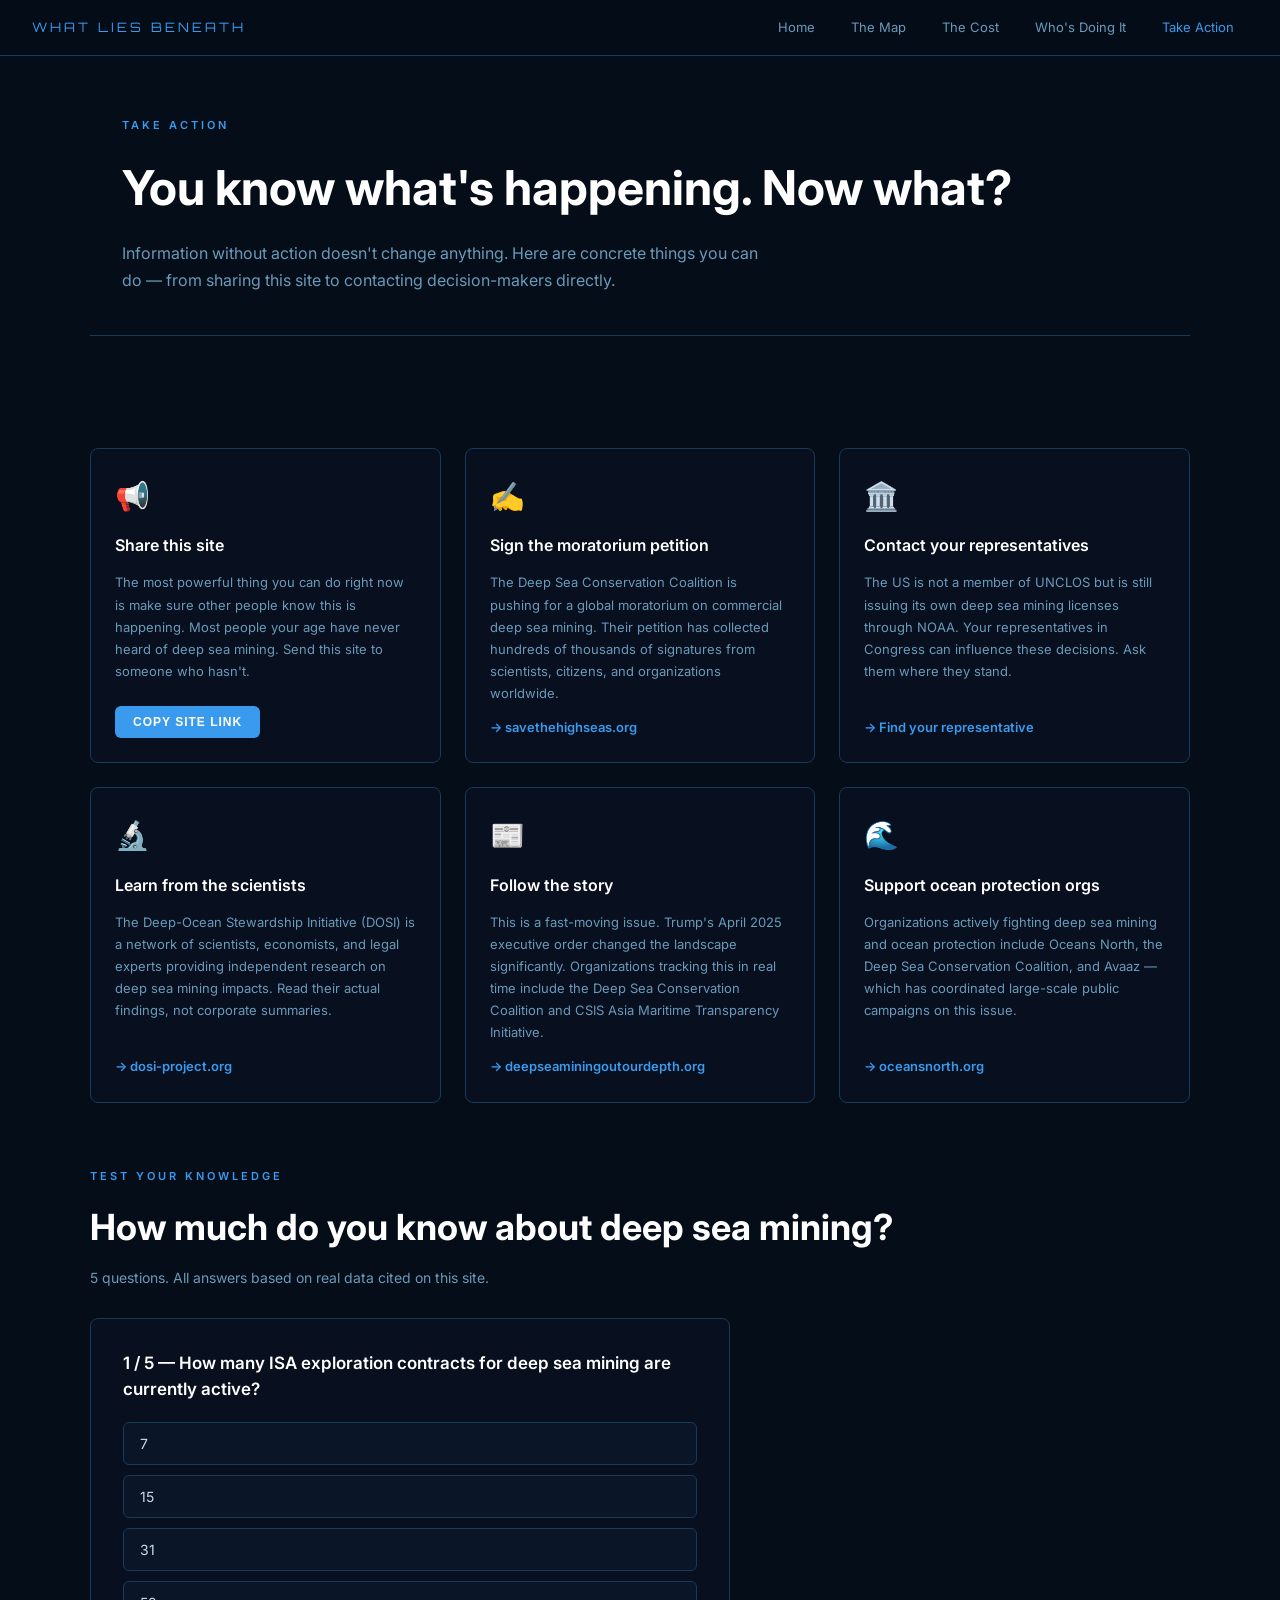
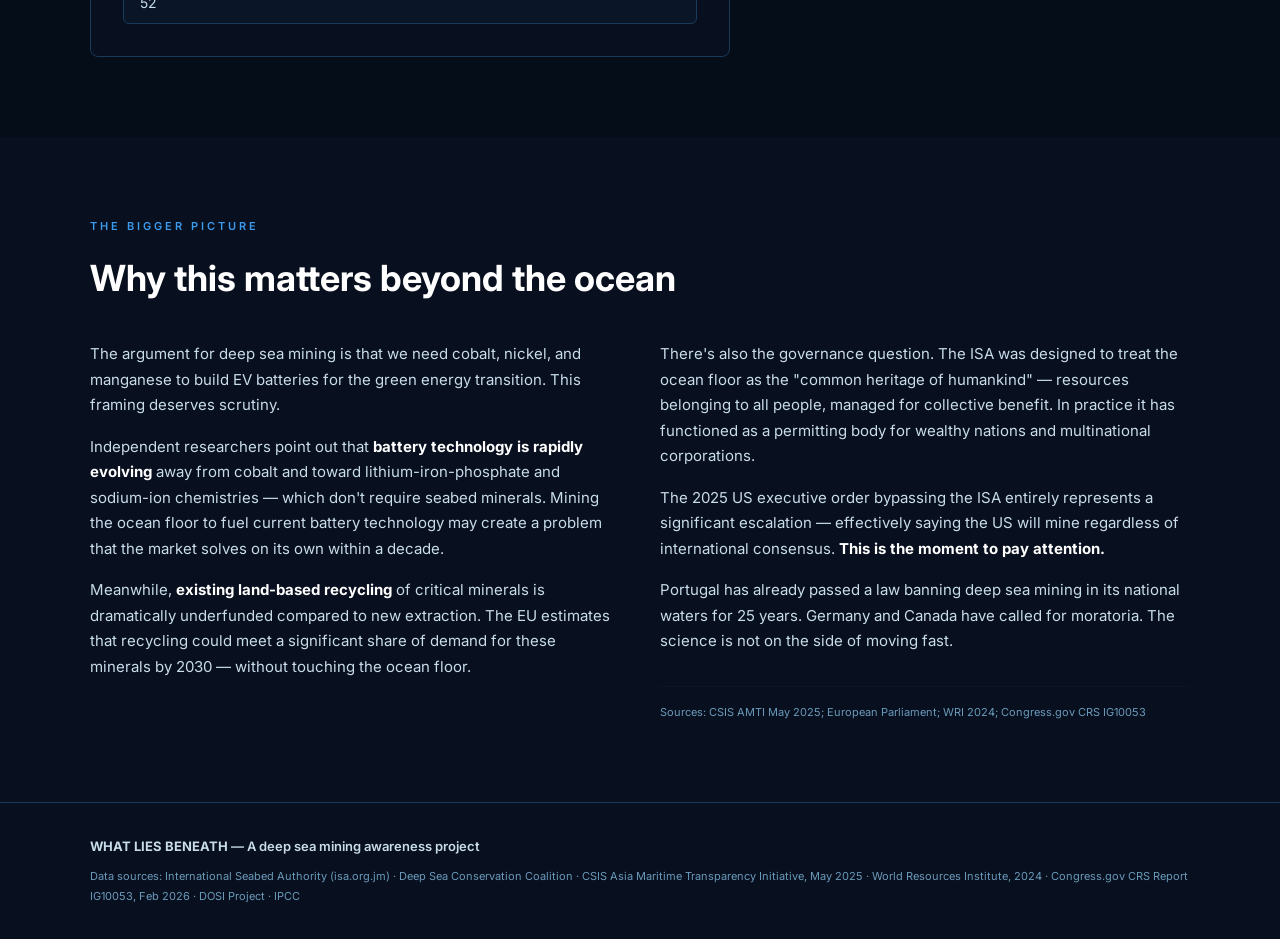
==== action.html @ 2d01a7d5 "Add files via upload" ====
<!DOCTYPE html>
<html lang="en">
<head>
  <meta charset="UTF-8"/>
  <meta name="viewport" content="width=device-width, initial-scale=1.0"/>
  <title>Take Action — What Lies Beneath</title>
  <link href="https://fonts.googleapis.com/css2?family=Inter:wght@400;600;700&family=Orbitron:wght@700&display=swap" rel="stylesheet"/>
  <link rel="stylesheet" href="style.css"/>
</head>
<body>

  <nav id="navbar">
    <div id="nav-logo">WHAT LIES BENEATH</div>
    <div id="nav-links">
      <a href="index.html">Home</a>
      <a href="map.html">The Map</a>
      <a href="cost.html">The Cost</a>
      <a href="corporations.html">Who's Doing It</a>
      <a href="action.html" class="active">Take Action</a>
    </div>
  </nav>

  <div class="page-hero">
    <div class="section-tag">TAKE ACTION</div>
    <h1>You know what's happening. Now what?</h1>
    <p>Information without action doesn't change anything. Here are concrete things you can do — from sharing this site to contacting decision-makers directly.</p>
  </div>

  <section class="section">
    <div class="section-inner">

      <div class="action-grid">

        <div class="action-card">
          <div class="action-icon">📢</div>
          <div class="action-title">Share this site</div>
          <div class="action-desc">The most powerful thing you can do right now is make sure other people know this is happening. Most people your age have never heard of deep sea mining. Send this site to someone who hasn't.</div>
          <div style="margin-top:auto">
            <button class="btn-primary" onclick="copyLink()" style="font-size:12px;padding:9px 18px">COPY SITE LINK</button>
            <span id="copy-confirm" style="font-size:12px;color:var(--green);margin-left:10px;display:none">Copied!</span>
          </div>
        </div>

        <div class="action-card">
          <div class="action-icon">✍️</div>
          <div class="action-title">Sign the moratorium petition</div>
          <div class="action-desc">The Deep Sea Conservation Coalition is pushing for a global moratorium on commercial deep sea mining. Their petition has collected hundreds of thousands of signatures from scientists, citizens, and organizations worldwide.</div>
          <a href="https://www.savethehighseas.org" target="_blank">→ savethehighseas.org</a>
        </div>

        <div class="action-card">
          <div class="action-icon">🏛️</div>
          <div class="action-title">Contact your representatives</div>
          <div class="action-desc">The US is not a member of UNCLOS but is still issuing its own deep sea mining licenses through NOAA. Your representatives in Congress can influence these decisions. Ask them where they stand.</div>
          <a href="https://www.congress.gov/members/find-your-member" target="_blank">→ Find your representative</a>
        </div>

        <div class="action-card">
          <div class="action-icon">🔬</div>
          <div class="action-title">Learn from the scientists</div>
          <div class="action-desc">The Deep-Ocean Stewardship Initiative (DOSI) is a network of scientists, economists, and legal experts providing independent research on deep sea mining impacts. Read their actual findings, not corporate summaries.</div>
          <a href="https://www.dosi-project.org" target="_blank">→ dosi-project.org</a>
        </div>

        <div class="action-card">
          <div class="action-icon">📰</div>
          <div class="action-title">Follow the story</div>
          <div class="action-desc">This is a fast-moving issue. Trump's April 2025 executive order changed the landscape significantly. Organizations tracking this in real time include the Deep Sea Conservation Coalition and CSIS Asia Maritime Transparency Initiative.</div>
          <a href="https://www.deepseaminingoutourdepth.org" target="_blank">→ deepseaminingoutourdepth.org</a>
        </div>

        <div class="action-card">
          <div class="action-icon">🌊</div>
          <div class="action-title">Support ocean protection orgs</div>
          <div class="action-desc">Organizations actively fighting deep sea mining and ocean protection include Oceans North, the Deep Sea Conservation Coalition, and Avaaz — which has coordinated large-scale public campaigns on this issue.</div>
          <a href="https://www.oceansnorth.org" target="_blank">→ oceansnorth.org</a>
        </div>

      </div>

      <!-- Quiz -->
      <div style="margin-top:64px">
        <div class="section-tag">TEST YOUR KNOWLEDGE</div>
        <h2 style="margin-bottom:8px">How much do you know about deep sea mining?</h2>
        <p style="color:var(--text-muted);font-size:14px;margin-bottom:28px">5 questions. All answers based on real data cited on this site.</p>

        <div id="quiz-wrap">
          <div id="quiz-q" class="quiz-q"></div>
          <div id="quiz-opts" class="quiz-opts"></div>
          <div id="quiz-feedback" class="quiz-feedback"></div>
          <button id="quiz-next" onclick="nextQuestion()">NEXT QUESTION →</button>
        </div>
      </div>

    </div>
  </section>

  <section class="section dark-section">
    <div class="section-inner">
      <div class="section-tag">THE BIGGER PICTURE</div>
      <h2>Why this matters beyond the ocean</h2>
      <div class="two-col">
        <div>
          <p>The argument for deep sea mining is that we need cobalt, nickel, and manganese to build EV batteries for the green energy transition. This framing deserves scrutiny.</p>
          <p>Independent researchers point out that <strong>battery technology is rapidly evolving</strong> away from cobalt and toward lithium-iron-phosphate and sodium-ion chemistries — which don't require seabed minerals. Mining the ocean floor to fuel current battery technology may create a problem that the market solves on its own within a decade.</p>
          <p>Meanwhile, <strong>existing land-based recycling</strong> of critical minerals is dramatically underfunded compared to new extraction. The EU estimates that recycling could meet a significant share of demand for these minerals by 2030 — without touching the ocean floor.</p>
        </div>
        <div>
          <p>There's also the governance question. The ISA was designed to treat the ocean floor as the "common heritage of humankind" — resources belonging to all people, managed for collective benefit. In practice it has functioned as a permitting body for wealthy nations and multinational corporations.</p>
          <p>The 2025 US executive order bypassing the ISA entirely represents a significant escalation — effectively saying the US will mine regardless of international consensus. <strong>This is the moment to pay attention.</strong></p>
          <p>Portugal has already passed a law banning deep sea mining in its national waters for 25 years. Germany and Canada have called for moratoria. The science is not on the side of moving fast.</p>
          <div class="source-note">Sources: CSIS AMTI May 2025; European Parliament; WRI 2024; Congress.gov CRS IG10053</div>
        </div>
      </div>
    </div>
  </section>

  <footer>
    <div class="footer-inner">
      <div><strong>WHAT LIES BENEATH</strong> — A deep sea mining awareness project</div>
      <div class="footer-sources">
        Data sources: International Seabed Authority (isa.org.jm) · Deep Sea Conservation Coalition ·
        CSIS Asia Maritime Transparency Initiative, May 2025 · World Resources Institute, 2024 ·
        Congress.gov CRS Report IG10053, Feb 2026 · DOSI Project · IPCC
      </div>
    </div>
  </footer>

  <script>
    const questions = [
      {
        q: "How many ISA exploration contracts for deep sea mining are currently active?",
        opts: ["7", "15", "31", "52"],
        correct: 2,
        explanation: "The ISA has issued 31 exploration contracts across three ocean basins — 19 for polymetallic nodules, 7 for sulphides, and 5 for cobalt-rich crusts. Source: ISA, isa.org.jm"
      },
      {
        q: "How long does it take for polymetallic nodules to form naturally on the seafloor?",
        opts: ["100 years", "10,000 years", "1 million years", "10 million years"],
        correct: 3,
        explanation: "Polymetallic nodules take approximately 10 million years to form as minerals accrete slowly around a hard nucleus. Mining destroys them permanently in seconds. Source: NOAA"
      },
      {
        q: "What percentage of CO₂ produced by humans is absorbed by the deep ocean?",
        opts: ["5%", "10%", "30%", "60%"],
        correct: 2,
        explanation: "The deep ocean absorbs roughly 30% of all CO₂ humans produce, making it one of Earth's most critical carbon sinks. Disrupting the seafloor threatens this system. Source: IPCC Ocean & Cryosphere Report"
      },
      {
        q: "In April 2025, what major policy change directly affected deep sea mining?",
        opts: [
          "The UN banned all deep sea mining",
          "President Trump signed an executive order fast-tracking US mining permits",
          "The ISA finally published commercial mining regulations",
          "Norway became the first country to begin commercial extraction"
        ],
        correct: 1,
        explanation: "President Trump signed an executive order in April 2025 directing NOAA to fast-track deep sea mining permits for US companies — bypassing the international ISA framework. Source: CSIS AMTI, May 2025"
      },
      {
        q: "How many nations called for a moratorium on deep sea mining at the ISA's 29th Assembly in 2024?",
        opts: ["5", "12", "22", "32"],
        correct: 3,
        explanation: "32 nations called for a moratorium or precautionary pause on deep sea mining at the 29th ISA Assembly. The ISA did not comply. Source: ISA 29th Assembly, 2024; Wikipedia — ISA"
      },
    ];

    let current = 0, score = 0, answered = false;

    function loadQuestion() {
      answered = false;
      const q = questions[current];
      document.getElementById('quiz-q').textContent = (current + 1) + ' / ' + questions.length + '  —  ' + q.q;
      const opts = document.getElementById('quiz-opts');
      opts.innerHTML = '';
      q.opts.forEach(function(opt, i) {
        const btn = document.createElement('button');
        btn.className = 'quiz-opt';
        btn.textContent = opt;
        btn.onclick = function() { answer(i); };
        opts.appendChild(btn);
      });
      const fb = document.getElementById('quiz-feedback');
      fb.className = 'quiz-feedback';
      fb.style.display = 'none';
      document.getElementById('quiz-next').className = 'quiz-next';
    }

    function answer(idx) {
      if (answered) return;
      answered = true;
      const q = questions[current];
      const opts = document.querySelectorAll('.quiz-opt');
      const fb = document.getElementById('quiz-feedback');
      const next = document.getElementById('quiz-next');

      opts.forEach(function(btn, i) {
        if (i === q.correct) btn.classList.add('correct');
        else if (i === idx)  btn.classList.add('wrong');
        btn.disabled = true;
      });

      if (idx === q.correct) {
        score++;
        fb.className = 'quiz-feedback correct-fb show';
        fb.textContent = '✓ Correct! ' + q.explanation;
      } else {
        fb.className = 'quiz-feedback wrong-fb show';
        fb.textContent = '✗ ' + q.explanation;
      }
      fb.style.display = 'block';

      next.textContent = current < questions.length - 1 ? 'NEXT QUESTION →' : 'SEE RESULTS';
      next.className = 'quiz-next show';
    }

    function nextQuestion() {
      current++;
      if (current >= questions.length) {
        showResults();
      } else {
        loadQuestion();
      }
    }

    function showResults() {
      const wrap = document.getElementById('quiz-wrap');
      wrap.innerHTML = '<div id="quiz-score">' + score + ' / ' + questions.length + '</div>' +
        '<p style="color:var(--text);margin-bottom:16px">' +
        (score >= 4 ? 'You\'re well-informed. Now help others get there too.' :
         score >= 2 ? 'Good start. The more you know, the harder this is to ignore.' :
         'That\'s okay — most people score low the first time. That\'s why this site exists.') +
        '</p><a href="action.html" class="btn-secondary">TAKE ACTION →</a>';
    }

    function copyLink() {
      navigator.clipboard.writeText(window.location.origin + '/index.html');
      document.getElementById('copy-confirm').style.display = 'inline';
      setTimeout(function() { document.getElementById('copy-confirm').style.display = 'none'; }, 2000);
    }

    loadQuestion();
  </script>

</body>
</html>
---- style.css ----
/* WHAT LIES BENEATH — style.css */

@import url('https://fonts.googleapis.com/css2?family=Inter:wght@400;600;700&family=Orbitron:wght@700&display=swap');

* { box-sizing: border-box; margin: 0; padding: 0; }

:root {
  --bg:        #050d18;
  --bg2:       #080f1e;
  --bg3:       #0a1628;
  --border:    #1a3a5a;
  --text:      #c8dcea;
  --text-muted:#6a9aba;
  --accent:    #3a9aee;
  --accent2:   #ff6a3a;
  --green:     #2aaa5a;
  --red:       #ee4a2a;
}

html { scroll-behavior: smooth; }

body {
  background: var(--bg);
  color: var(--text);
  font-family: 'Inter', sans-serif;
  line-height: 1.7;
}

/* ── NAV ── */
#navbar {
  position: sticky; top: 0; z-index: 100;
  background: rgba(5,13,24,0.97);
  border-bottom: 1px solid var(--border);
  display: flex; align-items: center;
  justify-content: space-between;
  padding: 0 32px; height: 56px;
  backdrop-filter: blur(8px);
}

#nav-logo {
  font-family: 'Orbitron', monospace;
  font-size: 13px; color: var(--accent);
  letter-spacing: 3px;
}

#nav-links { display: flex; gap: 8px; }

#nav-links a {
  color: var(--text-muted); text-decoration: none;
  font-size: 13px; padding: 6px 14px;
  border-radius: 4px; transition: color 0.2s, background 0.2s;
}
#nav-links a:hover  { color: var(--text); background: var(--bg3); }
#nav-links a.active { color: var(--accent); }

/* ── HERO ── */
#hero {
  min-height: 90vh;
  display: flex; flex-direction: column;
  justify-content: center;
  padding: 80px 32px;
  max-width: 1100px; margin: 0 auto;
  gap: 60px;
}

#hero-eyebrow {
  font-size: 11px; color: var(--accent2);
  letter-spacing: 3px; font-weight: 600;
  margin-bottom: 16px;
}

#hero-content h1 {
  font-size: clamp(36px, 6vw, 64px);
  font-weight: 700; line-height: 1.15;
  color: #ffffff; margin-bottom: 20px;
}

.highlight { color: var(--accent); }

#hero-sub {
  font-size: 18px; color: var(--text-muted);
  max-width: 560px; margin-bottom: 32px; line-height: 1.8;
}

#hero-stats {
  display: grid;
  grid-template-columns: repeat(auto-fit, minmax(200px, 1fr));
  gap: 16px;
}

.hero-stat {
  background: var(--bg2); border: 1px solid var(--border);
  border-radius: 8px; padding: 20px;
}

.hero-stat-num   { font-family: 'Orbitron', monospace; font-size: 28px; color: var(--accent2); margin-bottom: 6px; }
.hero-stat-label { font-size: 13px; color: var(--text); margin-bottom: 8px; line-height: 1.5; }
.hero-stat-source{ font-size: 10px; color: var(--text-muted); }

/* ── BUTTONS ── */
.btn-primary {
  display: inline-block;
  background: var(--accent); color: #fff;
  text-decoration: none; font-size: 13px;
  font-weight: 600; padding: 12px 24px;
  border-radius: 6px; letter-spacing: 1px;
  transition: background 0.2s, transform 0.1s;
  border: none; cursor: pointer;
}
.btn-primary:hover { background: #2a8aee; transform: translateY(-1px); }

.btn-secondary {
  display: inline-block;
  background: transparent;
  border: 1px solid var(--accent);
  color: var(--accent);
  text-decoration: none; font-size: 13px;
  font-weight: 600; padding: 11px 24px;
  border-radius: 6px; letter-spacing: 1px;
  transition: background 0.2s;
  cursor: pointer;
}
.btn-secondary:hover { background: rgba(58,154,238,0.1); }

/* ── SECTIONS ── */
.section { padding: 80px 32px; }
.dark-section { background: var(--bg2); }

.section-inner {
  max-width: 1100px; margin: 0 auto;
}

.section-tag {
  font-size: 11px; color: var(--accent);
  letter-spacing: 3px; font-weight: 600;
  margin-bottom: 12px;
}

.section-inner h2 {
  font-size: clamp(24px, 3vw, 36px);
  font-weight: 700; color: #fff;
  margin-bottom: 32px;
}

.section-inner p { color: var(--text); margin-bottom: 16px; font-size: 15px; }
.section-inner p strong { color: #fff; }

/* ── TWO COL ── */
.two-col {
  display: grid;
  grid-template-columns: 1fr 1fr;
  gap: 40px; align-items: start;
}
@media (max-width: 768px) { .two-col { grid-template-columns: 1fr; } }

/* ── INFO BOX ── */
.info-box {
  background: var(--bg2); border: 1px solid var(--border);
  border-radius: 8px; padding: 24px;
}
.info-box-title {
  font-size: 11px; color: var(--accent); letter-spacing: 2px;
  font-weight: 600; margin-bottom: 16px;
}
.info-item {
  display: flex; justify-content: space-between;
  padding: 8px 0; border-bottom: 1px solid var(--bg3);
  font-size: 13px; gap: 16px;
}
.info-item:last-of-type { border-bottom: none; }
.info-label { color: var(--text-muted); flex-shrink: 0; }
.info-source { font-size: 10px; color: var(--text-muted); margin-top: 12px; }

/* ── THREE COL ── */
.three-col {
  display: grid;
  grid-template-columns: repeat(auto-fit, minmax(260px, 1fr));
  gap: 24px;
}

.feature-card {
  background: var(--bg2); border: 1px solid var(--border);
  border-radius: 8px; padding: 24px;
}
.feature-icon { font-size: 28px; margin-bottom: 12px; }
.feature-card h3 { font-size: 17px; color: #fff; margin-bottom: 10px; }
.feature-card p { font-size: 14px; color: var(--text-muted); }
.card-source { font-size: 10px; color: var(--text-muted); margin-top: 12px; border-top: 1px solid var(--bg3); padding-top: 10px; }

/* ── TIMELINE ── */
.timeline { display: flex; flex-direction: column; gap: 0; }

.timeline-item {
  display: flex; gap: 32px;
  padding: 24px 0;
  border-bottom: 1px solid var(--bg3);
}
.timeline-item:last-child { border-bottom: none; }

.timeline-year {
  font-family: 'Orbitron', monospace;
  font-size: 13px; color: var(--accent);
  min-width: 70px; padding-top: 4px;
  flex-shrink: 0;
}

.timeline-title { font-size: 15px; color: #fff; font-weight: 600; margin-bottom: 6px; }
.timeline-title.urgent { color: var(--accent2); }
.timeline-content p { font-size: 14px; color: var(--text-muted); margin: 0; }

.source-note {
  margin-top: 32px; font-size: 11px;
  color: var(--text-muted); line-height: 1.8;
  border-top: 1px solid var(--bg3); padding-top: 16px;
}

/* ── CTA STRIP ── */
#cta-strip {
  background: var(--bg3);
  border-top: 1px solid var(--border);
  border-bottom: 1px solid var(--border);
  padding: 60px 32px;
}
.cta-inner {
  display: flex; align-items: center;
  justify-content: space-between; gap: 32px;
  flex-wrap: wrap;
}
.cta-inner h2 { margin: 0; font-size: 24px; color: #fff; }

/* ── PAGE HERO (inner pages) ── */
.page-hero {
  padding: 60px 32px 40px;
  max-width: 1100px; margin: 0 auto;
  border-bottom: 1px solid var(--border);
}
.page-hero h1 { font-size: clamp(28px, 4vw, 48px); color: #fff; margin-bottom: 12px; }
.page-hero p  { font-size: 16px; color: var(--text-muted); max-width: 640px; }

/* ── MAP PAGE ── */
#map-container {
  width: 100%; height: 520px;
  background: #020810;
  border: 1px solid var(--border);
  border-radius: 8px; overflow: hidden;
  position: relative;
}

#map-svg { width: 100%; height: 100%; }

.zone-dot {
  cursor: pointer; transition: r 0.2s;
}
.zone-dot:hover { filter: brightness(1.4); }

#map-tooltip {
  position: absolute;
  background: var(--bg2); border: 1px solid var(--border);
  border-radius: 6px; padding: 12px 16px;
  font-size: 12px; color: var(--text);
  pointer-events: none; display: none;
  max-width: 240px; line-height: 1.6; z-index: 10;
}
#map-tooltip strong { color: #fff; display: block; margin-bottom: 4px; }
#map-tooltip .tt-source { font-size: 10px; color: var(--text-muted); margin-top: 6px; }

#map-legend {
  display: flex; gap: 20px; margin-top: 16px; flex-wrap: wrap;
}
.legend-item { display: flex; align-items: center; gap: 8px; font-size: 12px; color: var(--text-muted); }
.legend-dot   { width: 10px; height: 10px; border-radius: 50%; flex-shrink: 0; }

.zone-list {
  display: grid;
  grid-template-columns: repeat(auto-fill, minmax(300px, 1fr));
  gap: 16px; margin-top: 32px;
}
.zone-card {
  background: var(--bg2); border: 1px solid var(--border);
  border-radius: 8px; padding: 16px 20px;
}
.zone-card-name   { font-size: 14px; color: #fff; font-weight: 600; margin-bottom: 4px; }
.zone-card-sponsor{ font-size: 12px; color: var(--text-muted); margin-bottom: 8px; }
.zone-card-tag    { display: inline-block; font-size: 10px; padding: 3px 8px; border-radius: 3px; letter-spacing: 1px; }
.tag-nodule  { background: rgba(200,168,74,0.15); color: #c8a84a; border: 1px solid rgba(200,168,74,0.3); }
.tag-sulphide{ background: rgba(238,74,42,0.15); color: #ee4a2a; border: 1px solid rgba(238,74,42,0.3); }
.tag-crust   { background: rgba(90,200,221,0.15); color: #5ac8dd; border: 1px solid rgba(90,200,221,0.3); }

/* ── COST PAGE ── */
.chart-wrap {
  background: var(--bg2); border: 1px solid var(--border);
  border-radius: 8px; padding: 28px; margin-bottom: 32px;
}
.chart-title { font-size: 16px; color: #fff; font-weight: 600; margin-bottom: 6px; }
.chart-desc  { font-size: 13px; color: var(--text-muted); margin-bottom: 24px; }

.bar-chart { display: flex; flex-direction: column; gap: 14px; }
.bar-row   { display: flex; align-items: center; gap: 14px; }
.bar-label { font-size: 12px; color: var(--text-muted); width: 140px; flex-shrink: 0; text-align: right; }
.bar-track { flex: 1; height: 28px; background: var(--bg3); border-radius: 4px; overflow: hidden; position: relative; }
.bar-fill  {
  height: 100%; border-radius: 4px;
  display: flex; align-items: center; padding-left: 10px;
  font-size: 11px; color: #fff; font-weight: 600;
  transition: width 1.5s ease;
}
.bar-val   { font-size: 12px; color: var(--text-muted); width: 60px; flex-shrink: 0; }

.impact-grid {
  display: grid;
  grid-template-columns: repeat(auto-fit, minmax(220px, 1fr));
  gap: 16px; margin-top: 32px;
}
.impact-card {
  background: var(--bg2); border: 1px solid var(--border);
  border-radius: 8px; padding: 20px; text-align: center;
}
.impact-num   { font-family: 'Orbitron', monospace; font-size: 22px; color: var(--accent2); margin-bottom: 8px; }
.impact-label { font-size: 13px; color: var(--text); margin-bottom: 6px; }
.impact-source{ font-size: 10px; color: var(--text-muted); }

/* ── CORPORATIONS PAGE ── */
.corp-grid {
  display: grid;
  grid-template-columns: repeat(auto-fill, minmax(320px, 1fr));
  gap: 20px; margin-top: 32px;
}
.corp-card {
  background: var(--bg2); border: 1px solid var(--border);
  border-radius: 8px; padding: 22px;
}
.corp-name    { font-size: 17px; color: #fff; font-weight: 700; margin-bottom: 4px; }
.corp-country { font-size: 12px; color: var(--text-muted); margin-bottom: 14px; }
.corp-detail  { display: flex; justify-content: space-between; padding: 7px 0; border-bottom: 1px solid var(--bg3); font-size: 13px; }
.corp-detail:last-of-type { border-bottom: none; }
.corp-detail-label { color: var(--text-muted); }
.corp-detail-val   { color: var(--text); font-weight: 600; }
.corp-detail-val.bad { color: var(--accent2); }
.corp-source { font-size: 10px; color: var(--text-muted); margin-top: 12px; }

/* ── ACTION PAGE ── */
.action-grid {
  display: grid;
  grid-template-columns: repeat(auto-fit, minmax(300px, 1fr));
  gap: 24px; margin-top: 32px;
}
.action-card {
  background: var(--bg2); border: 1px solid var(--border);
  border-radius: 8px; padding: 24px;
  display: flex; flex-direction: column; gap: 12px;
}
.action-icon  { font-size: 28px; }
.action-title { font-size: 16px; color: #fff; font-weight: 600; }
.action-desc  { font-size: 13px; color: var(--text-muted); flex: 1; line-height: 1.7; }
.action-card a {
  color: var(--accent); font-size: 13px; font-weight: 600;
  text-decoration: none;
}
.action-card a:hover { text-decoration: underline; }

/* ── FOOTER ── */
footer {
  background: var(--bg2);
  border-top: 1px solid var(--border);
  padding: 32px;
}
.footer-inner {
  max-width: 1100px; margin: 0 auto;
  display: flex; flex-direction: column; gap: 10px;
}
.footer-inner > div:first-child { font-size: 13px; color: var(--text); font-weight: 600; }
.footer-sources { font-size: 11px; color: var(--text-muted); line-height: 1.8; }

/* ── QUIZ ── */
#quiz-wrap {
  background: var(--bg2); border: 1px solid var(--border);
  border-radius: 8px; padding: 32px; max-width: 640px;
}
.quiz-q    { font-size: 17px; color: #fff; font-weight: 600; margin-bottom: 20px; line-height: 1.5; }
.quiz-opts { display: flex; flex-direction: column; gap: 10px; }
.quiz-opt  {
  background: var(--bg3); border: 1px solid var(--border);
  color: var(--text); padding: 12px 16px;
  border-radius: 6px; cursor: pointer; font-size: 14px;
  text-align: left; transition: border-color 0.2s;
  font-family: 'Inter', sans-serif;
}
.quiz-opt:hover    { border-color: var(--accent); }
.quiz-opt.correct  { border-color: var(--green); background: rgba(42,170,90,0.1); color: #fff; }
.quiz-opt.wrong    { border-color: var(--red); background: rgba(238,74,42,0.1); }
.quiz-feedback {
  margin-top: 16px; padding: 14px 16px;
  border-radius: 6px; font-size: 14px;
  display: none; line-height: 1.7;
}
.quiz-feedback.show { display: block; }
.quiz-feedback.correct-fb { background: rgba(42,170,90,0.1); border: 1px solid var(--green); color: #fff; }
.quiz-feedback.wrong-fb   { background: rgba(238,74,42,0.1);  border: 1px solid var(--red);   color: #fff; }
#quiz-next {
  margin-top: 16px; display: none;
  background: var(--accent); color: #fff;
  border: none; padding: 10px 20px;
  border-radius: 6px; cursor: pointer;
  font-size: 13px; font-family: 'Inter', sans-serif;
}
#quiz-next.show { display: inline-block; }
#quiz-score { font-size: 20px; color: #fff; font-weight: 700; margin-bottom: 8px; }
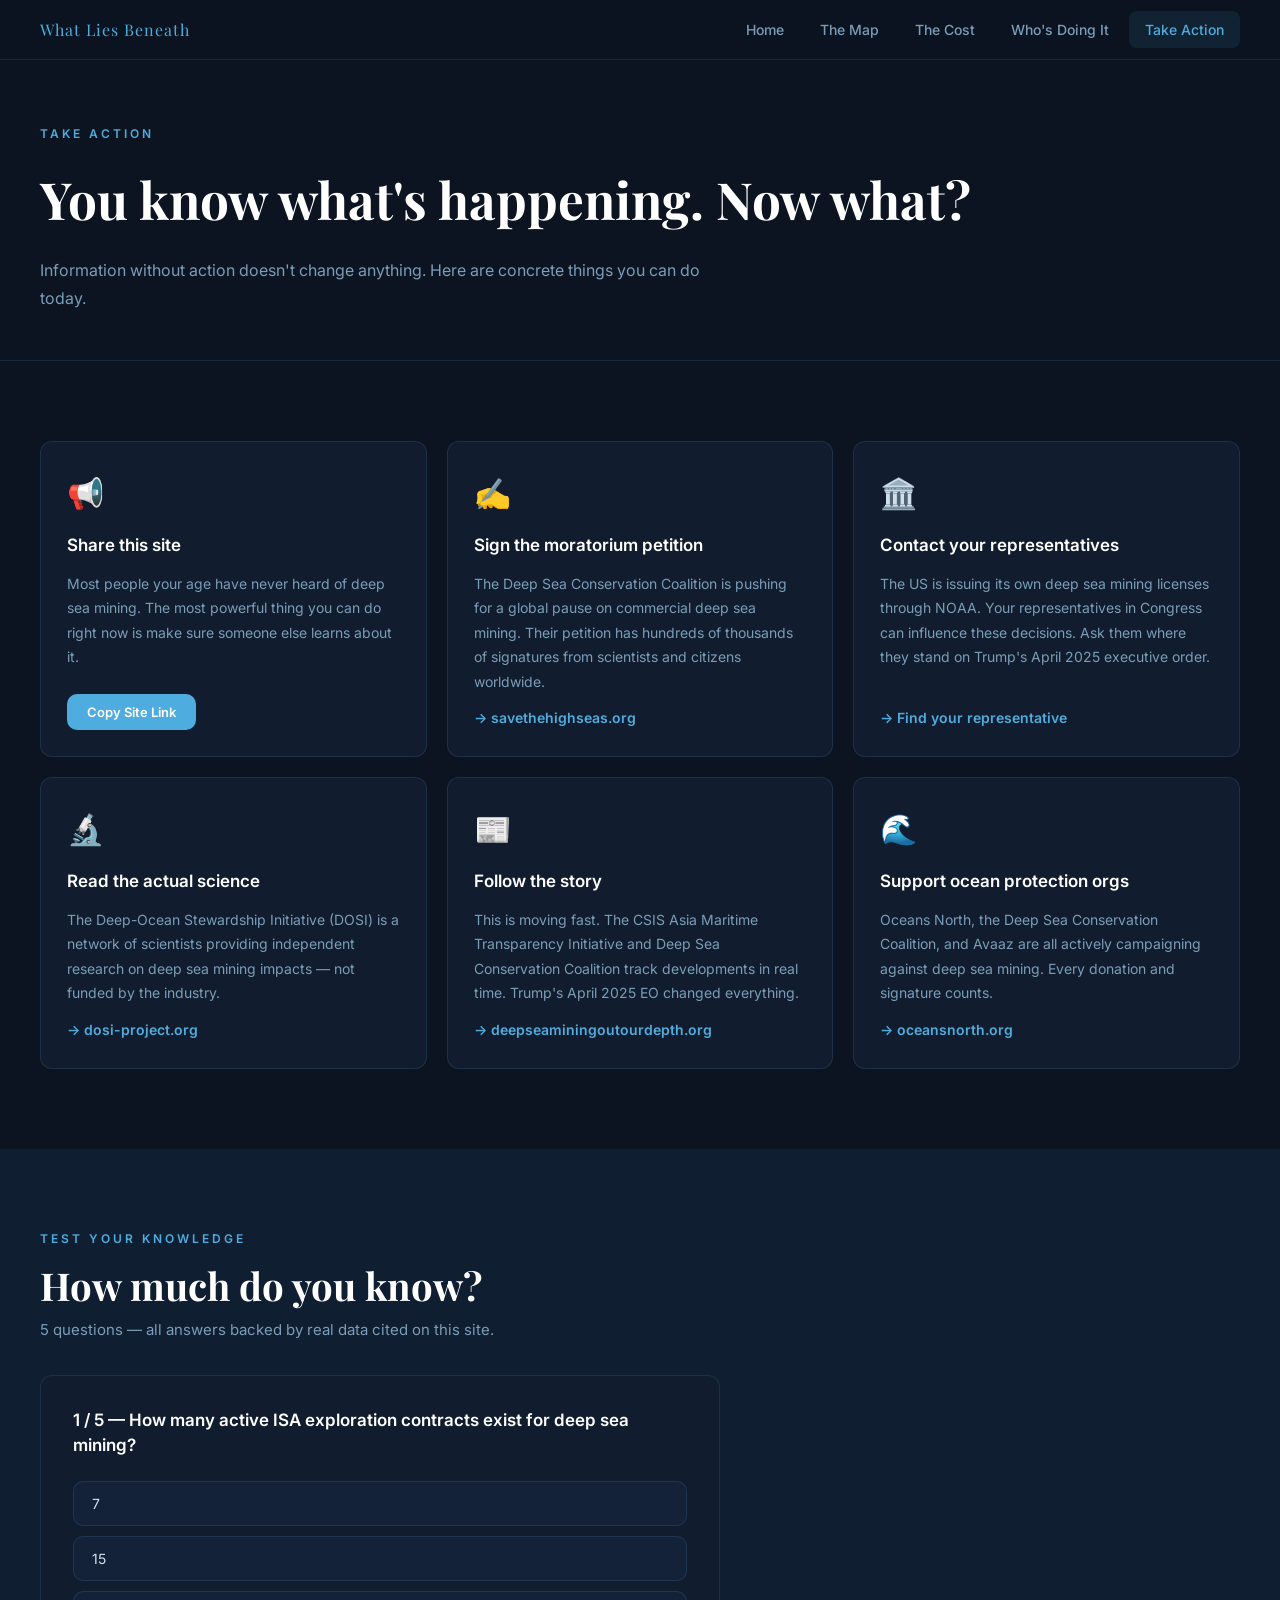
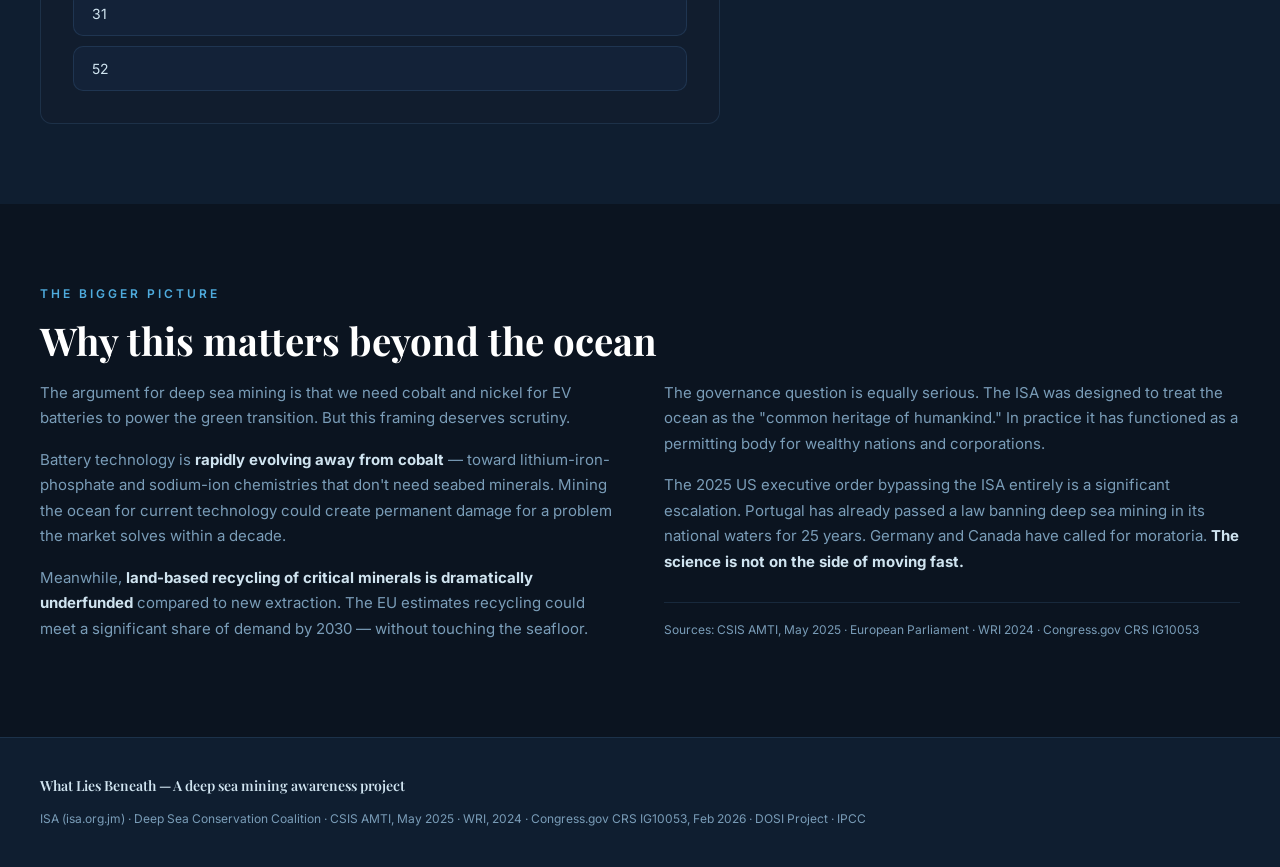
==== commit d6f49cb5: "Refactor action.html for clarity and updates" ====
--- a/action.html
+++ b/action.html
@@ -4,243 +4,181 @@
   <meta charset="UTF-8"/>
   <meta name="viewport" content="width=device-width, initial-scale=1.0"/>
   <title>Take Action — What Lies Beneath</title>
-  <link href="https://fonts.googleapis.com/css2?family=Inter:wght@400;600;700&family=Orbitron:wght@700&display=swap" rel="stylesheet"/>
+  <link href="https://fonts.googleapis.com/css2?family=Inter:wght@400;500;600;700&family=Playfair+Display:wght@700&display=swap" rel="stylesheet"/>
   <link rel="stylesheet" href="style.css"/>
 </head>
 <body>
 
-  <nav id="navbar">
-    <div id="nav-logo">WHAT LIES BENEATH</div>
-    <div id="nav-links">
-      <a href="index.html">Home</a>
-      <a href="map.html">The Map</a>
-      <a href="cost.html">The Cost</a>
-      <a href="corporations.html">Who's Doing It</a>
-      <a href="action.html" class="active">Take Action</a>
-    </div>
-  </nav>
+<nav id="navbar">
+  <div id="nav-logo">What Lies Beneath</div>
+  <div id="nav-links">
+    <a href="index.html">Home</a>
+    <a href="map.html">The Map</a>
+    <a href="cost.html">The Cost</a>
+    <a href="corporations.html">Who's Doing It</a>
+    <a href="action.html" class="active">Take Action</a>
+  </div>
+</nav>
 
-  <div class="page-hero">
-    <div class="section-tag">TAKE ACTION</div>
+<div class="page-hero">
+  <div class="inner">
+    <div class="section-tag">Take Action</div>
     <h1>You know what's happening. Now what?</h1>
-    <p>Information without action doesn't change anything. Here are concrete things you can do — from sharing this site to contacting decision-makers directly.</p>
+    <p>Information without action doesn't change anything. Here are concrete things you can do today.</p>
   </div>
+</div>
 
-  <section class="section">
-    <div class="section-inner">
-
-      <div class="action-grid">
-
-        <div class="action-card">
-          <div class="action-icon">📢</div>
-          <div class="action-title">Share this site</div>
-          <div class="action-desc">The most powerful thing you can do right now is make sure other people know this is happening. Most people your age have never heard of deep sea mining. Send this site to someone who hasn't.</div>
-          <div style="margin-top:auto">
-            <button class="btn-primary" onclick="copyLink()" style="font-size:12px;padding:9px 18px">COPY SITE LINK</button>
-            <span id="copy-confirm" style="font-size:12px;color:var(--green);margin-left:10px;display:none">Copied!</span>
-          </div>
-        </div>
-
-        <div class="action-card">
-          <div class="action-icon">✍️</div>
-          <div class="action-title">Sign the moratorium petition</div>
-          <div class="action-desc">The Deep Sea Conservation Coalition is pushing for a global moratorium on commercial deep sea mining. Their petition has collected hundreds of thousands of signatures from scientists, citizens, and organizations worldwide.</div>
-          <a href="https://www.savethehighseas.org" target="_blank">→ savethehighseas.org</a>
-        </div>
-
-        <div class="action-card">
-          <div class="action-icon">🏛️</div>
-          <div class="action-title">Contact your representatives</div>
-          <div class="action-desc">The US is not a member of UNCLOS but is still issuing its own deep sea mining licenses through NOAA. Your representatives in Congress can influence these decisions. Ask them where they stand.</div>
-          <a href="https://www.congress.gov/members/find-your-member" target="_blank">→ Find your representative</a>
-        </div>
-
-        <div class="action-card">
-          <div class="action-icon">🔬</div>
-          <div class="action-title">Learn from the scientists</div>
-          <div class="action-desc">The Deep-Ocean Stewardship Initiative (DOSI) is a network of scientists, economists, and legal experts providing independent research on deep sea mining impacts. Read their actual findings, not corporate summaries.</div>
-          <a href="https://www.dosi-project.org" target="_blank">→ dosi-project.org</a>
-        </div>
-
-        <div class="action-card">
-          <div class="action-icon">📰</div>
-          <div class="action-title">Follow the story</div>
-          <div class="action-desc">This is a fast-moving issue. Trump's April 2025 executive order changed the landscape significantly. Organizations tracking this in real time include the Deep Sea Conservation Coalition and CSIS Asia Maritime Transparency Initiative.</div>
-          <a href="https://www.deepseaminingoutourdepth.org" target="_blank">→ deepseaminingoutourdepth.org</a>
-        </div>
-
-        <div class="action-card">
-          <div class="action-icon">🌊</div>
-          <div class="action-title">Support ocean protection orgs</div>
-          <div class="action-desc">Organizations actively fighting deep sea mining and ocean protection include Oceans North, the Deep Sea Conservation Coalition, and Avaaz — which has coordinated large-scale public campaigns on this issue.</div>
-          <a href="https://www.oceansnorth.org" target="_blank">→ oceansnorth.org</a>
-        </div>
-
-      </div>
-
-      <!-- Quiz -->
-      <div style="margin-top:64px">
-        <div class="section-tag">TEST YOUR KNOWLEDGE</div>
-        <h2 style="margin-bottom:8px">How much do you know about deep sea mining?</h2>
-        <p style="color:var(--text-muted);font-size:14px;margin-bottom:28px">5 questions. All answers based on real data cited on this site.</p>
-
-        <div id="quiz-wrap">
-          <div id="quiz-q" class="quiz-q"></div>
-          <div id="quiz-opts" class="quiz-opts"></div>
-          <div id="quiz-feedback" class="quiz-feedback"></div>
-          <button id="quiz-next" onclick="nextQuestion()">NEXT QUESTION →</button>
+<section class="section">
+  <div class="inner">
+    <div class="action-grid">
+      <div class="action-card">
+        <div class="action-icon">📢</div>
+        <div class="action-title">Share this site</div>
+        <div class="action-desc">Most people your age have never heard of deep sea mining. The most powerful thing you can do right now is make sure someone else learns about it.</div>
+        <div>
+          <button class="btn btn-primary" onclick="copyLink()" style="font-size:13px;padding:10px 20px">Copy Site Link</button>
+          <span id="copy-ok" style="font-size:13px;color:var(--green);margin-left:10px;display:none">Copied!</span>
         </div>
       </div>
-
-    </div>
-  </section>
-
-  <section class="section dark-section">
-    <div class="section-inner">
-      <div class="section-tag">THE BIGGER PICTURE</div>
-      <h2>Why this matters beyond the ocean</h2>
-      <div class="two-col">
-        <div>
-          <p>The argument for deep sea mining is that we need cobalt, nickel, and manganese to build EV batteries for the green energy transition. This framing deserves scrutiny.</p>
-          <p>Independent researchers point out that <strong>battery technology is rapidly evolving</strong> away from cobalt and toward lithium-iron-phosphate and sodium-ion chemistries — which don't require seabed minerals. Mining the ocean floor to fuel current battery technology may create a problem that the market solves on its own within a decade.</p>
-          <p>Meanwhile, <strong>existing land-based recycling</strong> of critical minerals is dramatically underfunded compared to new extraction. The EU estimates that recycling could meet a significant share of demand for these minerals by 2030 — without touching the ocean floor.</p>
-        </div>
-        <div>
-          <p>There's also the governance question. The ISA was designed to treat the ocean floor as the "common heritage of humankind" — resources belonging to all people, managed for collective benefit. In practice it has functioned as a permitting body for wealthy nations and multinational corporations.</p>
-          <p>The 2025 US executive order bypassing the ISA entirely represents a significant escalation — effectively saying the US will mine regardless of international consensus. <strong>This is the moment to pay attention.</strong></p>
-          <p>Portugal has already passed a law banning deep sea mining in its national waters for 25 years. Germany and Canada have called for moratoria. The science is not on the side of moving fast.</p>
-          <div class="source-note">Sources: CSIS AMTI May 2025; European Parliament; WRI 2024; Congress.gov CRS IG10053</div>
-        </div>
+      <div class="action-card">
+        <div class="action-icon">✍️</div>
+        <div class="action-title">Sign the moratorium petition</div>
+        <div class="action-desc">The Deep Sea Conservation Coalition is pushing for a global pause on commercial deep sea mining. Their petition has hundreds of thousands of signatures from scientists and citizens worldwide.</div>
+        <a href="https://www.savethehighseas.org" target="_blank">→ savethehighseas.org</a>
+      </div>
+      <div class="action-card">
+        <div class="action-icon">🏛️</div>
+        <div class="action-title">Contact your representatives</div>
+        <div class="action-desc">The US is issuing its own deep sea mining licenses through NOAA. Your representatives in Congress can influence these decisions. Ask them where they stand on Trump's April 2025 executive order.</div>
+        <a href="https://www.congress.gov/members/find-your-member" target="_blank">→ Find your representative</a>
+      </div>
+      <div class="action-card">
+        <div class="action-icon">🔬</div>
+        <div class="action-title">Read the actual science</div>
+        <div class="action-desc">The Deep-Ocean Stewardship Initiative (DOSI) is a network of scientists providing independent research on deep sea mining impacts — not funded by the industry.</div>
+        <a href="https://www.dosi-project.org" target="_blank">→ dosi-project.org</a>
+      </div>
+      <div class="action-card">
+        <div class="action-icon">📰</div>
+        <div class="action-title">Follow the story</div>
+        <div class="action-desc">This is moving fast. The CSIS Asia Maritime Transparency Initiative and Deep Sea Conservation Coalition track developments in real time. Trump's April 2025 EO changed everything.</div>
+        <a href="https://www.deepseaminingoutourdepth.org" target="_blank">→ deepseaminingoutourdepth.org</a>
+      </div>
+      <div class="action-card">
+        <div class="action-icon">🌊</div>
+        <div class="action-title">Support ocean protection orgs</div>
+        <div class="action-desc">Oceans North, the Deep Sea Conservation Coalition, and Avaaz are all actively campaigning against deep sea mining. Every donation and signature counts.</div>
+        <a href="https://www.oceansnorth.org" target="_blank">→ oceansnorth.org</a>
       </div>
     </div>
-  </section>
+  </div>
+</section>
 
-  <footer>
-    <div class="footer-inner">
-      <div><strong>WHAT LIES BENEATH</strong> — A deep sea mining awareness project</div>
-      <div class="footer-sources">
-        Data sources: International Seabed Authority (isa.org.jm) · Deep Sea Conservation Coalition ·
-        CSIS Asia Maritime Transparency Initiative, May 2025 · World Resources Institute, 2024 ·
-        Congress.gov CRS Report IG10053, Feb 2026 · DOSI Project · IPCC
+<!-- QUIZ -->
+<section class="section section-alt">
+  <div class="inner">
+    <div class="section-tag">Test Your Knowledge</div>
+    <h2 style="margin-bottom:8px">How much do you know?</h2>
+    <p style="margin-bottom:32px">5 questions — all answers backed by real data cited on this site.</p>
+    <div id="quiz-box">
+      <div id="quiz-q" class="quiz-q"></div>
+      <div id="quiz-opts" class="quiz-opts"></div>
+      <div id="quiz-fb" class="quiz-fb"></div>
+      <button id="quiz-next" onclick="nextQ()">Next Question →</button>
+    </div>
+  </div>
+</section>
+
+<section class="section">
+  <div class="inner">
+    <div class="section-tag">The Bigger Picture</div>
+    <h2>Why this matters beyond the ocean</h2>
+    <div class="two-col">
+      <div>
+        <p>The argument for deep sea mining is that we need cobalt and nickel for EV batteries to power the green transition. But this framing deserves scrutiny.</p>
+        <p>Battery technology is <strong>rapidly evolving away from cobalt</strong> — toward lithium-iron-phosphate and sodium-ion chemistries that don't need seabed minerals. Mining the ocean for current technology could create permanent damage for a problem the market solves within a decade.</p>
+        <p>Meanwhile, <strong>land-based recycling of critical minerals is dramatically underfunded</strong> compared to new extraction. The EU estimates recycling could meet a significant share of demand by 2030 — without touching the seafloor.</p>
+      </div>
+      <div>
+        <p>The governance question is equally serious. The ISA was designed to treat the ocean as the "common heritage of humankind." In practice it has functioned as a permitting body for wealthy nations and corporations.</p>
+        <p>The 2025 US executive order bypassing the ISA entirely is a significant escalation. Portugal has already passed a law banning deep sea mining in its national waters for 25 years. Germany and Canada have called for moratoria. <strong>The science is not on the side of moving fast.</strong></p>
+        <div class="src-note">Sources: CSIS AMTI, May 2025 · European Parliament · WRI 2024 · Congress.gov CRS IG10053</div>
       </div>
     </div>
-  </footer>
+  </div>
+</section>
 
-  <script>
-    const questions = [
-      {
-        q: "How many ISA exploration contracts for deep sea mining are currently active?",
-        opts: ["7", "15", "31", "52"],
-        correct: 2,
-        explanation: "The ISA has issued 31 exploration contracts across three ocean basins — 19 for polymetallic nodules, 7 for sulphides, and 5 for cobalt-rich crusts. Source: ISA, isa.org.jm"
-      },
-      {
-        q: "How long does it take for polymetallic nodules to form naturally on the seafloor?",
-        opts: ["100 years", "10,000 years", "1 million years", "10 million years"],
-        correct: 3,
-        explanation: "Polymetallic nodules take approximately 10 million years to form as minerals accrete slowly around a hard nucleus. Mining destroys them permanently in seconds. Source: NOAA"
-      },
-      {
-        q: "What percentage of CO₂ produced by humans is absorbed by the deep ocean?",
-        opts: ["5%", "10%", "30%", "60%"],
-        correct: 2,
-        explanation: "The deep ocean absorbs roughly 30% of all CO₂ humans produce, making it one of Earth's most critical carbon sinks. Disrupting the seafloor threatens this system. Source: IPCC Ocean & Cryosphere Report"
-      },
-      {
-        q: "In April 2025, what major policy change directly affected deep sea mining?",
-        opts: [
-          "The UN banned all deep sea mining",
-          "President Trump signed an executive order fast-tracking US mining permits",
-          "The ISA finally published commercial mining regulations",
-          "Norway became the first country to begin commercial extraction"
-        ],
-        correct: 1,
-        explanation: "President Trump signed an executive order in April 2025 directing NOAA to fast-track deep sea mining permits for US companies — bypassing the international ISA framework. Source: CSIS AMTI, May 2025"
-      },
-      {
-        q: "How many nations called for a moratorium on deep sea mining at the ISA's 29th Assembly in 2024?",
-        opts: ["5", "12", "22", "32"],
-        correct: 3,
-        explanation: "32 nations called for a moratorium or precautionary pause on deep sea mining at the 29th ISA Assembly. The ISA did not comply. Source: ISA 29th Assembly, 2024; Wikipedia — ISA"
-      },
-    ];
+<footer>
+  <div class="footer-in">
+    <div>What Lies Beneath — A deep sea mining awareness project</div>
+    <div class="footer-srcs">ISA (isa.org.jm) · Deep Sea Conservation Coalition · CSIS AMTI, May 2025 · WRI, 2024 · Congress.gov CRS IG10053, Feb 2026 · DOSI Project · IPCC</div>
+  </div>
+</footer>
 
-    let current = 0, score = 0, answered = false;
+<script>
+  var qs = [
+    { q: "How many active ISA exploration contracts exist for deep sea mining?", opts: ["7","15","31","52"], c: 2, ex: "The ISA has issued 31 exploration contracts across three ocean basins. Source: ISA, isa.org.jm" },
+    { q: "How long does it take for polymetallic nodules to form naturally?", opts: ["100 years","10,000 years","1 million years","10 million years"], c: 3, ex: "Polymetallic nodules take approximately 10 million years to form. Mining destroys them permanently in seconds. Source: NOAA" },
+    { q: "What percentage of human CO₂ is absorbed by the deep ocean?", opts: ["5%","10%","30%","60%"], c: 2, ex: "The deep ocean absorbs roughly 30% of all CO₂ humans produce. Source: IPCC Ocean & Cryosphere Report" },
+    { q: "What happened in April 2025 that significantly changed the situation?", opts: ["The UN banned all deep sea mining","Trump signed an EO fast-tracking US mining permits","The ISA published final commercial regulations","Norway began commercial extraction"], c: 1, ex: "Trump signed an executive order directing NOAA to fast-track deep sea mining permits — bypassing the ISA. Source: CSIS AMTI, May 2025" },
+    { q: "How many nations called for a moratorium at the ISA's 2024 Assembly?", opts: ["5","12","22","32"], c: 3, ex: "32 nations called for a moratorium at the ISA 29th Assembly. The ISA did not comply. Source: ISA 29th Assembly, 2024" },
+  ];
 
-    function loadQuestion() {
-      answered = false;
-      const q = questions[current];
-      document.getElementById('quiz-q').textContent = (current + 1) + ' / ' + questions.length + '  —  ' + q.q;
-      const opts = document.getElementById('quiz-opts');
-      opts.innerHTML = '';
-      q.opts.forEach(function(opt, i) {
-        const btn = document.createElement('button');
-        btn.className = 'quiz-opt';
-        btn.textContent = opt;
-        btn.onclick = function() { answer(i); };
-        opts.appendChild(btn);
-      });
-      const fb = document.getElementById('quiz-feedback');
-      fb.className = 'quiz-feedback';
-      fb.style.display = 'none';
-      document.getElementById('quiz-next').className = 'quiz-next';
-    }
+  var cur = 0, score = 0, done = false;
 
-    function answer(idx) {
-      if (answered) return;
-      answered = true;
-      const q = questions[current];
-      const opts = document.querySelectorAll('.quiz-opt');
-      const fb = document.getElementById('quiz-feedback');
-      const next = document.getElementById('quiz-next');
+  function loadQ() {
+    done = false;
+    var q = qs[cur];
+    document.getElementById('quiz-q').textContent = (cur+1) + ' / ' + qs.length + '  —  ' + q.q;
+    var opts = document.getElementById('quiz-opts');
+    opts.innerHTML = '';
+    q.opts.forEach(function(o, i) {
+      var b = document.createElement('button');
+      b.className = 'quiz-opt';
+      b.textContent = o;
+      b.onclick = function() { answer(i); };
+      opts.appendChild(b);
+    });
+    var fb = document.getElementById('quiz-fb');
+    fb.className = 'quiz-fb';
+    document.getElementById('quiz-next').className = '';
+  }
 
-      opts.forEach(function(btn, i) {
-        if (i === q.correct) btn.classList.add('correct');
-        else if (i === idx)  btn.classList.add('wrong');
-        btn.disabled = true;
-      });
+  function answer(idx) {
+    if (done) return;
+    done = true;
+    var q = qs[cur];
+    var btns = document.querySelectorAll('.quiz-opt');
+    btns.forEach(function(b, i) {
+      if (i === q.c) b.classList.add('correct');
+      else if (i === idx) b.classList.add('wrong');
+      b.disabled = true;
+    });
+    var fb = document.getElementById('quiz-fb');
+    if (idx === q.c) { score++; fb.className = 'quiz-fb ok show'; fb.textContent = '✓ Correct! ' + q.ex; }
+    else             { fb.className = 'quiz-fb no show'; fb.textContent = '✗ ' + q.ex; }
+    var next = document.getElementById('quiz-next');
+    next.textContent = cur < qs.length - 1 ? 'Next Question →' : 'See Results';
+    next.className = 'show';
+  }
 
-      if (idx === q.correct) {
-        score++;
-        fb.className = 'quiz-feedback correct-fb show';
-        fb.textContent = '✓ Correct! ' + q.explanation;
-      } else {
-        fb.className = 'quiz-feedback wrong-fb show';
-        fb.textContent = '✗ ' + q.explanation;
-      }
-      fb.style.display = 'block';
+  function nextQ() {
+    cur++;
+    if (cur >= qs.length) {
+      var box = document.getElementById('quiz-box');
+      var msg = score >= 4 ? "You're well-informed. Help others get there too." : score >= 2 ? "Good start. The more you know, the harder this is to ignore." : "That's okay — most people score low the first time. That's why this site exists.";
+      box.innerHTML = '<div id="quiz-score">' + score + ' / ' + qs.length + '</div><p style="color:var(--muted);margin-bottom:20px">' + msg + '</p><a href="action.html" class="btn btn-outline">Take Action →</a>';
+    } else { loadQ(); }
+  }
 
-      next.textContent = current < questions.length - 1 ? 'NEXT QUESTION →' : 'SEE RESULTS';
-      next.className = 'quiz-next show';
-    }
+  function copyLink() {
+    navigator.clipboard.writeText(window.location.origin);
+    document.getElementById('copy-ok').style.display = 'inline';
+    setTimeout(function() { document.getElementById('copy-ok').style.display = 'none'; }, 2000);
+  }
 
-    function nextQuestion() {
-      current++;
-      if (current >= questions.length) {
-        showResults();
-      } else {
-        loadQuestion();
-      }
-    }
-
-    function showResults() {
-      const wrap = document.getElementById('quiz-wrap');
-      wrap.innerHTML = '<div id="quiz-score">' + score + ' / ' + questions.length + '</div>' +
-        '<p style="color:var(--text);margin-bottom:16px">' +
-        (score >= 4 ? 'You\'re well-informed. Now help others get there too.' :
-         score >= 2 ? 'Good start. The more you know, the harder this is to ignore.' :
-         'That\'s okay — most people score low the first time. That\'s why this site exists.') +
-        '</p><a href="action.html" class="btn-secondary">TAKE ACTION →</a>';
-    }
-
-    function copyLink() {
-      navigator.clipboard.writeText(window.location.origin + '/index.html');
-      document.getElementById('copy-confirm').style.display = 'inline';
-      setTimeout(function() { document.getElementById('copy-confirm').style.display = 'none'; }, 2000);
-    }
-
-    loadQuestion();
-  </script>
+  loadQ();
+</script>
 
 </body>
 </html>
--- a/style.css
+++ b/style.css
@@ -1,20 +1,22 @@
 /* WHAT LIES BENEATH — style.css */
-
-@import url('https://fonts.googleapis.com/css2?family=Inter:wght@400;600;700&family=Orbitron:wght@700&display=swap');
+@import url('https://fonts.googleapis.com/css2?family=Inter:wght@400;500;600;700&family=Playfair+Display:wght@700&display=swap');
 
 * { box-sizing: border-box; margin: 0; padding: 0; }
 
 :root {
-  --bg:        #050d18;
-  --bg2:       #080f1e;
-  --bg3:       #0a1628;
-  --border:    #1a3a5a;
-  --text:      #c8dcea;
-  --text-muted:#6a9aba;
-  --accent:    #3a9aee;
-  --accent2:   #ff6a3a;
-  --green:     #2aaa5a;
-  --red:       #ee4a2a;
+  --bg:       #0b1420;
+  --bg2:      #0f1e30;
+  --bg3:      #132238;
+  --card:     #111d2e;
+  --border:   rgba(100,160,220,0.15);
+  --border2:  rgba(100,160,220,0.25);
+  --text:     #d0e4f0;
+  --muted:    #7a9db8;
+  --accent:   #4facde;
+  --accent2:  #f97316;
+  --green:    #34d399;
+  --red:      #f87171;
+  --radius:   12px;
 }
 
 html { scroll-behavior: smooth; }
@@ -24,384 +26,380 @@
   color: var(--text);
   font-family: 'Inter', sans-serif;
   line-height: 1.7;
+  font-size: 16px;
 }
 
 /* ── NAV ── */
 #navbar {
-  position: sticky; top: 0; z-index: 100;
-  background: rgba(5,13,24,0.97);
+  position: sticky; top: 0; z-index: 200;
+  background: rgba(11,20,32,0.92);
+  backdrop-filter: blur(12px);
   border-bottom: 1px solid var(--border);
   display: flex; align-items: center;
   justify-content: space-between;
-  padding: 0 32px; height: 56px;
-  backdrop-filter: blur(8px);
+  padding: 0 40px; height: 60px;
 }
 
 #nav-logo {
-  font-family: 'Orbitron', monospace;
-  font-size: 13px; color: var(--accent);
-  letter-spacing: 3px;
-}
-
-#nav-links { display: flex; gap: 8px; }
-
+  font-family: 'Playfair Display', serif;
+  font-size: 16px; color: var(--accent);
+  letter-spacing: 1px;
+}
+
+#nav-links { display: flex; gap: 4px; }
 #nav-links a {
-  color: var(--text-muted); text-decoration: none;
-  font-size: 13px; padding: 6px 14px;
-  border-radius: 4px; transition: color 0.2s, background 0.2s;
+  color: var(--muted); text-decoration: none;
+  font-size: 14px; font-weight: 500;
+  padding: 7px 16px; border-radius: 8px;
+  transition: all 0.2s;
 }
 #nav-links a:hover  { color: var(--text); background: var(--bg3); }
-#nav-links a.active { color: var(--accent); }
+#nav-links a.active { color: var(--accent); background: rgba(79,172,222,0.1); }
 
 /* ── HERO ── */
 #hero {
-  min-height: 90vh;
-  display: flex; flex-direction: column;
-  justify-content: center;
-  padding: 80px 32px;
-  max-width: 1100px; margin: 0 auto;
-  gap: 60px;
-}
-
-#hero-eyebrow {
-  font-size: 11px; color: var(--accent2);
-  letter-spacing: 3px; font-weight: 600;
-  margin-bottom: 16px;
-}
-
-#hero-content h1 {
-  font-size: clamp(36px, 6vw, 64px);
-  font-weight: 700; line-height: 1.15;
-  color: #ffffff; margin-bottom: 20px;
-}
-
-.highlight { color: var(--accent); }
+  padding: 100px 40px 80px;
+  max-width: 1200px; margin: 0 auto;
+}
+
+.hero-eyebrow {
+  display: inline-block;
+  font-size: 12px; font-weight: 600;
+  color: var(--accent2); letter-spacing: 3px;
+  text-transform: uppercase;
+  background: rgba(249,115,22,0.1);
+  border: 1px solid rgba(249,115,22,0.25);
+  padding: 5px 14px; border-radius: 20px;
+  margin-bottom: 24px;
+}
+
+#hero h1 {
+  font-family: 'Playfair Display', serif;
+  font-size: clamp(38px, 5.5vw, 68px);
+  color: #fff; line-height: 1.15;
+  margin-bottom: 24px;
+}
+
+#hero h1 .hl { color: var(--accent); }
 
 #hero-sub {
-  font-size: 18px; color: var(--text-muted);
-  max-width: 560px; margin-bottom: 32px; line-height: 1.8;
-}
+  font-size: 18px; color: var(--muted);
+  max-width: 580px; margin-bottom: 40px;
+  line-height: 1.8;
+}
+
+.hero-actions { display: flex; gap: 14px; flex-wrap: wrap; }
 
 #hero-stats {
+  display: grid;
+  grid-template-columns: repeat(auto-fit, minmax(220px, 1fr));
+  gap: 16px; margin-top: 64px;
+}
+
+.hstat {
+  background: var(--card);
+  border: 1px solid var(--border);
+  border-radius: var(--radius);
+  padding: 24px;
+  transition: border-color 0.2s;
+}
+.hstat:hover { border-color: var(--border2); }
+.hstat-num   { font-size: 32px; font-weight: 700; color: var(--accent); margin-bottom: 8px; line-height: 1; }
+.hstat-label { font-size: 14px; color: var(--text); margin-bottom: 6px; line-height: 1.5; }
+.hstat-src   { font-size: 11px; color: var(--muted); }
+
+/* ── BUTTONS ── */
+.btn {
+  display: inline-block; text-decoration: none;
+  font-size: 14px; font-weight: 600;
+  padding: 12px 26px; border-radius: 10px;
+  transition: all 0.2s; border: none; cursor: pointer;
+  font-family: 'Inter', sans-serif;
+}
+.btn-primary {
+  background: var(--accent); color: #fff;
+}
+.btn-primary:hover { background: #3a9ed4; transform: translateY(-1px); }
+
+.btn-outline {
+  background: transparent;
+  border: 1.5px solid var(--border2);
+  color: var(--text);
+}
+.btn-outline:hover { border-color: var(--accent); color: var(--accent); }
+
+/* ── SECTIONS ── */
+.section { padding: 80px 40px; }
+.section-alt { background: var(--bg2); }
+
+.inner { max-width: 1200px; margin: 0 auto; }
+
+.section-tag {
+  font-size: 12px; font-weight: 600;
+  color: var(--accent); letter-spacing: 3px;
+  text-transform: uppercase; margin-bottom: 12px;
+}
+
+.section h2 {
+  font-family: 'Playfair Display', serif;
+  font-size: clamp(26px, 3vw, 40px);
+  color: #fff; margin-bottom: 16px; line-height: 1.25;
+}
+
+.section p { color: var(--muted); margin-bottom: 16px; font-size: 15px; }
+.section p strong { color: var(--text); }
+
+/* ── PAGE HERO ── */
+.page-hero {
+  padding: 64px 40px 48px;
+  border-bottom: 1px solid var(--border);
+}
+.page-hero .inner {}
+.page-hero h1 {
+  font-family: 'Playfair Display', serif;
+  font-size: clamp(30px, 4vw, 52px);
+  color: #fff; margin-bottom: 14px;
+}
+.page-hero p { font-size: 16px; color: var(--muted); max-width: 680px; }
+
+/* ── TWO COL ── */
+.two-col {
+  display: grid; grid-template-columns: 1fr 1fr;
+  gap: 48px; align-items: start;
+}
+@media (max-width: 768px) { .two-col { grid-template-columns: 1fr; } }
+
+/* ── THREE COL ── */
+.three-col {
+  display: grid;
+  grid-template-columns: repeat(auto-fit, minmax(280px, 1fr));
+  gap: 20px;
+}
+
+/* ── CARDS ── */
+.card {
+  background: var(--card);
+  border: 1px solid var(--border);
+  border-radius: var(--radius);
+  padding: 24px;
+  transition: border-color 0.2s;
+}
+.card:hover { border-color: var(--border2); }
+
+.card h3 { font-size: 17px; color: #fff; margin-bottom: 10px; font-weight: 600; }
+.card p   { font-size: 14px; color: var(--muted); line-height: 1.7; }
+.card-icon { font-size: 28px; margin-bottom: 14px; }
+.card-src  { font-size: 11px; color: var(--muted); margin-top: 14px; padding-top: 12px; border-top: 1px solid var(--border); }
+
+/* ── INFO BOX ── */
+.info-box {
+  background: var(--card); border: 1px solid var(--border);
+  border-radius: var(--radius); padding: 24px;
+}
+.info-box-title {
+  font-size: 11px; font-weight: 600; color: var(--accent);
+  letter-spacing: 2px; text-transform: uppercase; margin-bottom: 16px;
+}
+.info-row {
+  display: flex; justify-content: space-between;
+  padding: 9px 0; border-bottom: 1px solid var(--border);
+  font-size: 14px; gap: 16px;
+}
+.info-row:last-of-type { border-bottom: none; }
+.info-row span:first-child { color: var(--muted); flex-shrink: 0; }
+.info-row span:last-child  { color: var(--text); text-align: right; }
+.info-src { font-size: 11px; color: var(--muted); margin-top: 12px; }
+
+/* ── TIMELINE ── */
+.timeline { display: flex; flex-direction: column; }
+.t-item {
+  display: flex; gap: 32px;
+  padding: 24px 0; border-bottom: 1px solid var(--border);
+}
+.t-item:last-child { border-bottom: none; }
+.t-year {
+  font-size: 13px; font-weight: 700; color: var(--accent);
+  min-width: 72px; padding-top: 3px; flex-shrink: 0;
+}
+.t-title { font-size: 15px; color: #fff; font-weight: 600; margin-bottom: 6px; }
+.t-title.hot { color: var(--accent2); }
+.t-item p { font-size: 14px; color: var(--muted); margin: 0; }
+
+/* ── SOURCE NOTE ── */
+.src-note {
+  font-size: 12px; color: var(--muted); line-height: 1.8;
+  border-top: 1px solid var(--border); padding-top: 16px; margin-top: 28px;
+}
+
+/* ── CTA STRIP ── */
+.cta-strip {
+  background: linear-gradient(135deg, var(--bg2) 0%, var(--bg3) 100%);
+  border-top: 1px solid var(--border);
+  border-bottom: 1px solid var(--border);
+  padding: 64px 40px;
+}
+.cta-strip .inner {
+  display: flex; align-items: center;
+  justify-content: space-between; gap: 32px; flex-wrap: wrap;
+}
+.cta-strip h2 { font-family: 'Playfair Display', serif; font-size: 28px; color: #fff; margin: 0; }
+
+/* ── MAP ── */
+#map-el {
+  height: 520px;
+  border-radius: var(--radius);
+  border: 1px solid var(--border);
+  overflow: hidden;
+  z-index: 1;
+}
+
+.map-legend {
+  display: flex; gap: 20px; margin-top: 16px; flex-wrap: wrap;
+}
+.leg { display: flex; align-items: center; gap: 8px; font-size: 13px; color: var(--muted); }
+.legdot { width: 10px; height: 10px; border-radius: 50%; flex-shrink: 0; }
+
+/* Override leaflet popup for our theme */
+.leaflet-popup-content-wrapper {
+  background: #0f1e30 !important;
+  border: 1px solid rgba(100,160,220,0.25) !important;
+  border-radius: 10px !important;
+  color: #d0e4f0 !important;
+  box-shadow: 0 8px 32px rgba(0,0,0,0.5) !important;
+}
+.leaflet-popup-tip { background: #0f1e30 !important; }
+.leaflet-popup-content { font-family: 'Inter', sans-serif; font-size: 13px; line-height: 1.6; color: #d0e4f0; }
+.leaflet-popup-content b { color: #fff; }
+.leaflet-popup-content .pop-type { color: #4facde; font-size: 11px; font-weight: 600; letter-spacing: 1px; margin-bottom: 6px; }
+.leaflet-popup-content .pop-src  { color: #7a9db8; font-size: 11px; margin-top: 8px; }
+.leaflet-container { background: #080f1e !important; }
+
+/* ── ZONE LIST ── */
+.zone-grid {
+  display: grid;
+  grid-template-columns: repeat(auto-fill, minmax(300px, 1fr));
+  gap: 14px;
+}
+.zone-card {
+  background: var(--card); border: 1px solid var(--border);
+  border-radius: 10px; padding: 16px 20px;
+}
+.zone-name    { font-size: 14px; color: #fff; font-weight: 600; margin-bottom: 4px; }
+.zone-sponsor { font-size: 12px; color: var(--muted); margin-bottom: 10px; }
+.zone-tag {
+  display: inline-block; font-size: 10px;
+  padding: 3px 10px; border-radius: 20px; letter-spacing: 1px; font-weight: 600;
+}
+.tag-nod { background: rgba(200,168,74,0.12); color: #c8a84a; border: 1px solid rgba(200,168,74,0.25); }
+.tag-sul { background: rgba(249,115,22,0.12); color: #f97316; border: 1px solid rgba(249,115,22,0.25); }
+.tag-cru { background: rgba(79,172,222,0.12); color: #4facde; border: 1px solid rgba(79,172,222,0.25); }
+
+/* ── IMPACT GRID ── */
+.impact-grid {
   display: grid;
   grid-template-columns: repeat(auto-fit, minmax(200px, 1fr));
   gap: 16px;
 }
-
-.hero-stat {
-  background: var(--bg2); border: 1px solid var(--border);
-  border-radius: 8px; padding: 20px;
-}
-
-.hero-stat-num   { font-family: 'Orbitron', monospace; font-size: 28px; color: var(--accent2); margin-bottom: 6px; }
-.hero-stat-label { font-size: 13px; color: var(--text); margin-bottom: 8px; line-height: 1.5; }
-.hero-stat-source{ font-size: 10px; color: var(--text-muted); }
-
-/* ── BUTTONS ── */
-.btn-primary {
-  display: inline-block;
-  background: var(--accent); color: #fff;
-  text-decoration: none; font-size: 13px;
-  font-weight: 600; padding: 12px 24px;
-  border-radius: 6px; letter-spacing: 1px;
-  transition: background 0.2s, transform 0.1s;
-  border: none; cursor: pointer;
-}
-.btn-primary:hover { background: #2a8aee; transform: translateY(-1px); }
-
-.btn-secondary {
-  display: inline-block;
-  background: transparent;
-  border: 1px solid var(--accent);
-  color: var(--accent);
-  text-decoration: none; font-size: 13px;
-  font-weight: 600; padding: 11px 24px;
-  border-radius: 6px; letter-spacing: 1px;
-  transition: background 0.2s;
-  cursor: pointer;
-}
-.btn-secondary:hover { background: rgba(58,154,238,0.1); }
-
-/* ── SECTIONS ── */
-.section { padding: 80px 32px; }
-.dark-section { background: var(--bg2); }
-
-.section-inner {
-  max-width: 1100px; margin: 0 auto;
-}
-
-.section-tag {
-  font-size: 11px; color: var(--accent);
-  letter-spacing: 3px; font-weight: 600;
-  margin-bottom: 12px;
-}
-
-.section-inner h2 {
-  font-size: clamp(24px, 3vw, 36px);
-  font-weight: 700; color: #fff;
-  margin-bottom: 32px;
-}
-
-.section-inner p { color: var(--text); margin-bottom: 16px; font-size: 15px; }
-.section-inner p strong { color: #fff; }
-
-/* ── TWO COL ── */
-.two-col {
-  display: grid;
-  grid-template-columns: 1fr 1fr;
-  gap: 40px; align-items: start;
-}
-@media (max-width: 768px) { .two-col { grid-template-columns: 1fr; } }
-
-/* ── INFO BOX ── */
-.info-box {
-  background: var(--bg2); border: 1px solid var(--border);
-  border-radius: 8px; padding: 24px;
-}
-.info-box-title {
-  font-size: 11px; color: var(--accent); letter-spacing: 2px;
-  font-weight: 600; margin-bottom: 16px;
-}
-.info-item {
-  display: flex; justify-content: space-between;
-  padding: 8px 0; border-bottom: 1px solid var(--bg3);
-  font-size: 13px; gap: 16px;
-}
-.info-item:last-of-type { border-bottom: none; }
-.info-label { color: var(--text-muted); flex-shrink: 0; }
-.info-source { font-size: 10px; color: var(--text-muted); margin-top: 12px; }
-
-/* ── THREE COL ── */
-.three-col {
-  display: grid;
-  grid-template-columns: repeat(auto-fit, minmax(260px, 1fr));
-  gap: 24px;
-}
-
-.feature-card {
-  background: var(--bg2); border: 1px solid var(--border);
-  border-radius: 8px; padding: 24px;
-}
-.feature-icon { font-size: 28px; margin-bottom: 12px; }
-.feature-card h3 { font-size: 17px; color: #fff; margin-bottom: 10px; }
-.feature-card p { font-size: 14px; color: var(--text-muted); }
-.card-source { font-size: 10px; color: var(--text-muted); margin-top: 12px; border-top: 1px solid var(--bg3); padding-top: 10px; }
-
-/* ── TIMELINE ── */
-.timeline { display: flex; flex-direction: column; gap: 0; }
-
-.timeline-item {
-  display: flex; gap: 32px;
-  padding: 24px 0;
-  border-bottom: 1px solid var(--bg3);
-}
-.timeline-item:last-child { border-bottom: none; }
-
-.timeline-year {
-  font-family: 'Orbitron', monospace;
-  font-size: 13px; color: var(--accent);
-  min-width: 70px; padding-top: 4px;
-  flex-shrink: 0;
-}
-
-.timeline-title { font-size: 15px; color: #fff; font-weight: 600; margin-bottom: 6px; }
-.timeline-title.urgent { color: var(--accent2); }
-.timeline-content p { font-size: 14px; color: var(--text-muted); margin: 0; }
-
-.source-note {
-  margin-top: 32px; font-size: 11px;
-  color: var(--text-muted); line-height: 1.8;
-  border-top: 1px solid var(--bg3); padding-top: 16px;
-}
-
-/* ── CTA STRIP ── */
-#cta-strip {
-  background: var(--bg3);
-  border-top: 1px solid var(--border);
-  border-bottom: 1px solid var(--border);
-  padding: 60px 32px;
-}
-.cta-inner {
-  display: flex; align-items: center;
-  justify-content: space-between; gap: 32px;
-  flex-wrap: wrap;
-}
-.cta-inner h2 { margin: 0; font-size: 24px; color: #fff; }
-
-/* ── PAGE HERO (inner pages) ── */
-.page-hero {
-  padding: 60px 32px 40px;
-  max-width: 1100px; margin: 0 auto;
-  border-bottom: 1px solid var(--border);
-}
-.page-hero h1 { font-size: clamp(28px, 4vw, 48px); color: #fff; margin-bottom: 12px; }
-.page-hero p  { font-size: 16px; color: var(--text-muted); max-width: 640px; }
-
-/* ── MAP PAGE ── */
-#map-container {
-  width: 100%; height: 520px;
-  background: #020810;
-  border: 1px solid var(--border);
-  border-radius: 8px; overflow: hidden;
-  position: relative;
-}
-
-#map-svg { width: 100%; height: 100%; }
-
-.zone-dot {
-  cursor: pointer; transition: r 0.2s;
-}
-.zone-dot:hover { filter: brightness(1.4); }
-
-#map-tooltip {
-  position: absolute;
-  background: var(--bg2); border: 1px solid var(--border);
-  border-radius: 6px; padding: 12px 16px;
-  font-size: 12px; color: var(--text);
-  pointer-events: none; display: none;
-  max-width: 240px; line-height: 1.6; z-index: 10;
-}
-#map-tooltip strong { color: #fff; display: block; margin-bottom: 4px; }
-#map-tooltip .tt-source { font-size: 10px; color: var(--text-muted); margin-top: 6px; }
-
-#map-legend {
-  display: flex; gap: 20px; margin-top: 16px; flex-wrap: wrap;
-}
-.legend-item { display: flex; align-items: center; gap: 8px; font-size: 12px; color: var(--text-muted); }
-.legend-dot   { width: 10px; height: 10px; border-radius: 50%; flex-shrink: 0; }
-
-.zone-list {
-  display: grid;
-  grid-template-columns: repeat(auto-fill, minmax(300px, 1fr));
-  gap: 16px; margin-top: 32px;
-}
-.zone-card {
-  background: var(--bg2); border: 1px solid var(--border);
-  border-radius: 8px; padding: 16px 20px;
-}
-.zone-card-name   { font-size: 14px; color: #fff; font-weight: 600; margin-bottom: 4px; }
-.zone-card-sponsor{ font-size: 12px; color: var(--text-muted); margin-bottom: 8px; }
-.zone-card-tag    { display: inline-block; font-size: 10px; padding: 3px 8px; border-radius: 3px; letter-spacing: 1px; }
-.tag-nodule  { background: rgba(200,168,74,0.15); color: #c8a84a; border: 1px solid rgba(200,168,74,0.3); }
-.tag-sulphide{ background: rgba(238,74,42,0.15); color: #ee4a2a; border: 1px solid rgba(238,74,42,0.3); }
-.tag-crust   { background: rgba(90,200,221,0.15); color: #5ac8dd; border: 1px solid rgba(90,200,221,0.3); }
-
-/* ── COST PAGE ── */
-.chart-wrap {
-  background: var(--bg2); border: 1px solid var(--border);
-  border-radius: 8px; padding: 28px; margin-bottom: 32px;
-}
-.chart-title { font-size: 16px; color: #fff; font-weight: 600; margin-bottom: 6px; }
-.chart-desc  { font-size: 13px; color: var(--text-muted); margin-bottom: 24px; }
-
+.impact-card {
+  background: var(--card); border: 1px solid var(--border);
+  border-radius: var(--radius); padding: 22px; text-align: center;
+}
+.impact-num   { font-size: 26px; font-weight: 700; color: var(--accent2); margin-bottom: 8px; }
+.impact-label { font-size: 13px; color: var(--text); margin-bottom: 6px; line-height: 1.5; }
+.impact-src   { font-size: 11px; color: var(--muted); }
+
+/* ── BAR CHART ── */
 .bar-chart { display: flex; flex-direction: column; gap: 14px; }
 .bar-row   { display: flex; align-items: center; gap: 14px; }
-.bar-label { font-size: 12px; color: var(--text-muted); width: 140px; flex-shrink: 0; text-align: right; }
-.bar-track { flex: 1; height: 28px; background: var(--bg3); border-radius: 4px; overflow: hidden; position: relative; }
+.bar-lbl   { font-size: 13px; color: var(--muted); width: 160px; flex-shrink: 0; text-align: right; }
+.bar-track { flex: 1; height: 30px; background: var(--bg3); border-radius: 8px; overflow: hidden; }
 .bar-fill  {
-  height: 100%; border-radius: 4px;
-  display: flex; align-items: center; padding-left: 10px;
-  font-size: 11px; color: #fff; font-weight: 600;
-  transition: width 1.5s ease;
-}
-.bar-val   { font-size: 12px; color: var(--text-muted); width: 60px; flex-shrink: 0; }
-
-.impact-grid {
-  display: grid;
-  grid-template-columns: repeat(auto-fit, minmax(220px, 1fr));
-  gap: 16px; margin-top: 32px;
-}
-.impact-card {
-  background: var(--bg2); border: 1px solid var(--border);
-  border-radius: 8px; padding: 20px; text-align: center;
-}
-.impact-num   { font-family: 'Orbitron', monospace; font-size: 22px; color: var(--accent2); margin-bottom: 8px; }
-.impact-label { font-size: 13px; color: var(--text); margin-bottom: 6px; }
-.impact-source{ font-size: 10px; color: var(--text-muted); }
-
-/* ── CORPORATIONS PAGE ── */
+  height: 100%; border-radius: 8px;
+  display: flex; align-items: center; padding-left: 12px;
+  font-size: 12px; color: #fff; font-weight: 600;
+  transition: width 1.5s cubic-bezier(.4,0,.2,1);
+}
+.bar-val   { font-size: 13px; color: var(--muted); width: 40px; flex-shrink: 0; }
+
+/* ── CORP CARDS ── */
 .corp-grid {
   display: grid;
-  grid-template-columns: repeat(auto-fill, minmax(320px, 1fr));
-  gap: 20px; margin-top: 32px;
+  grid-template-columns: repeat(auto-fill, minmax(340px, 1fr));
+  gap: 20px;
 }
 .corp-card {
-  background: var(--bg2); border: 1px solid var(--border);
-  border-radius: 8px; padding: 22px;
-}
-.corp-name    { font-size: 17px; color: #fff; font-weight: 700; margin-bottom: 4px; }
-.corp-country { font-size: 12px; color: var(--text-muted); margin-bottom: 14px; }
-.corp-detail  { display: flex; justify-content: space-between; padding: 7px 0; border-bottom: 1px solid var(--bg3); font-size: 13px; }
-.corp-detail:last-of-type { border-bottom: none; }
-.corp-detail-label { color: var(--text-muted); }
-.corp-detail-val   { color: var(--text); font-weight: 600; }
-.corp-detail-val.bad { color: var(--accent2); }
-.corp-source { font-size: 10px; color: var(--text-muted); margin-top: 12px; }
-
-/* ── ACTION PAGE ── */
+  background: var(--card); border: 1px solid var(--border);
+  border-radius: var(--radius); padding: 24px;
+}
+.corp-name    { font-size: 18px; color: #fff; font-weight: 700; margin-bottom: 4px; }
+.corp-country { font-size: 13px; color: var(--muted); margin-bottom: 16px; }
+.corp-row {
+  display: flex; justify-content: space-between; align-items: flex-start;
+  padding: 8px 0; border-bottom: 1px solid var(--border);
+  font-size: 13px; gap: 16px;
+}
+.corp-row:last-of-type { border-bottom: none; }
+.corp-row-lbl { color: var(--muted); flex-shrink: 0; max-width: 40%; }
+.corp-row-val { color: var(--text); text-align: right; }
+.corp-row-val.bad { color: var(--accent2); }
+.corp-src { font-size: 11px; color: var(--muted); margin-top: 12px; }
+
+/* ── ACTION CARDS ── */
 .action-grid {
   display: grid;
   grid-template-columns: repeat(auto-fit, minmax(300px, 1fr));
-  gap: 24px; margin-top: 32px;
+  gap: 20px;
 }
 .action-card {
-  background: var(--bg2); border: 1px solid var(--border);
-  border-radius: 8px; padding: 24px;
+  background: var(--card); border: 1px solid var(--border);
+  border-radius: var(--radius); padding: 26px;
   display: flex; flex-direction: column; gap: 12px;
 }
-.action-icon  { font-size: 28px; }
-.action-title { font-size: 16px; color: #fff; font-weight: 600; }
-.action-desc  { font-size: 13px; color: var(--text-muted); flex: 1; line-height: 1.7; }
-.action-card a {
-  color: var(--accent); font-size: 13px; font-weight: 600;
-  text-decoration: none;
-}
+.action-icon  { font-size: 30px; }
+.action-title { font-size: 17px; color: #fff; font-weight: 600; }
+.action-desc  { font-size: 14px; color: var(--muted); flex: 1; line-height: 1.75; }
+.action-card a { color: var(--accent); font-size: 14px; font-weight: 600; text-decoration: none; }
 .action-card a:hover { text-decoration: underline; }
 
-/* ── FOOTER ── */
-footer {
-  background: var(--bg2);
-  border-top: 1px solid var(--border);
-  padding: 32px;
-}
-.footer-inner {
-  max-width: 1100px; margin: 0 auto;
-  display: flex; flex-direction: column; gap: 10px;
-}
-.footer-inner > div:first-child { font-size: 13px; color: var(--text); font-weight: 600; }
-.footer-sources { font-size: 11px; color: var(--text-muted); line-height: 1.8; }
-
 /* ── QUIZ ── */
-#quiz-wrap {
-  background: var(--bg2); border: 1px solid var(--border);
-  border-radius: 8px; padding: 32px; max-width: 640px;
-}
-.quiz-q    { font-size: 17px; color: #fff; font-weight: 600; margin-bottom: 20px; line-height: 1.5; }
+#quiz-box {
+  background: var(--card); border: 1px solid var(--border);
+  border-radius: var(--radius); padding: 32px; max-width: 680px;
+}
+.quiz-q { font-size: 17px; color: #fff; font-weight: 600; margin-bottom: 22px; line-height: 1.5; }
 .quiz-opts { display: flex; flex-direction: column; gap: 10px; }
-.quiz-opt  {
-  background: var(--bg3); border: 1px solid var(--border);
-  color: var(--text); padding: 12px 16px;
-  border-radius: 6px; cursor: pointer; font-size: 14px;
-  text-align: left; transition: border-color 0.2s;
-  font-family: 'Inter', sans-serif;
+.quiz-opt {
+  background: var(--bg3); border: 1.5px solid var(--border);
+  color: var(--text); padding: 13px 18px;
+  border-radius: 10px; cursor: pointer; font-size: 14px;
+  text-align: left; font-family: 'Inter', sans-serif;
+  transition: border-color 0.2s;
 }
 .quiz-opt:hover    { border-color: var(--accent); }
-.quiz-opt.correct  { border-color: var(--green); background: rgba(42,170,90,0.1); color: #fff; }
-.quiz-opt.wrong    { border-color: var(--red); background: rgba(238,74,42,0.1); }
-.quiz-feedback {
-  margin-top: 16px; padding: 14px 16px;
-  border-radius: 6px; font-size: 14px;
-  display: none; line-height: 1.7;
-}
-.quiz-feedback.show { display: block; }
-.quiz-feedback.correct-fb { background: rgba(42,170,90,0.1); border: 1px solid var(--green); color: #fff; }
-.quiz-feedback.wrong-fb   { background: rgba(238,74,42,0.1);  border: 1px solid var(--red);   color: #fff; }
+.quiz-opt.correct  { border-color: var(--green); background: rgba(52,211,153,0.08); color: #fff; }
+.quiz-opt.wrong    { border-color: var(--red);   background: rgba(248,113,113,0.08); }
+.quiz-fb {
+  margin-top: 16px; padding: 14px 18px;
+  border-radius: 10px; font-size: 14px; line-height: 1.7;
+  display: none;
+}
+.quiz-fb.show { display: block; }
+.quiz-fb.ok { background: rgba(52,211,153,0.08); border: 1px solid var(--green); color: #fff; }
+.quiz-fb.no { background: rgba(248,113,113,0.08); border: 1px solid var(--red);   color: #fff; }
 #quiz-next {
   margin-top: 16px; display: none;
   background: var(--accent); color: #fff;
-  border: none; padding: 10px 20px;
-  border-radius: 6px; cursor: pointer;
-  font-size: 13px; font-family: 'Inter', sans-serif;
+  border: none; padding: 11px 22px; border-radius: 10px;
+  cursor: pointer; font-size: 14px; font-family: 'Inter', sans-serif; font-weight: 600;
 }
 #quiz-next.show { display: inline-block; }
-#quiz-score { font-size: 20px; color: #fff; font-weight: 700; margin-bottom: 8px; }
+#quiz-score { font-size: 26px; color: #fff; font-weight: 700; margin-bottom: 10px; }
+
+/* ── FOOTER ── */
+footer {
+  background: var(--bg2); border-top: 1px solid var(--border);
+  padding: 36px 40px;
+}
+.footer-in { max-width: 1200px; margin: 0 auto; display: flex; flex-direction: column; gap: 10px; }
+.footer-in > div:first-child { font-size: 14px; color: var(--text); font-weight: 600; font-family: 'Playfair Display', serif; }
+.footer-srcs { font-size: 12px; color: var(--muted); line-height: 1.9; }
